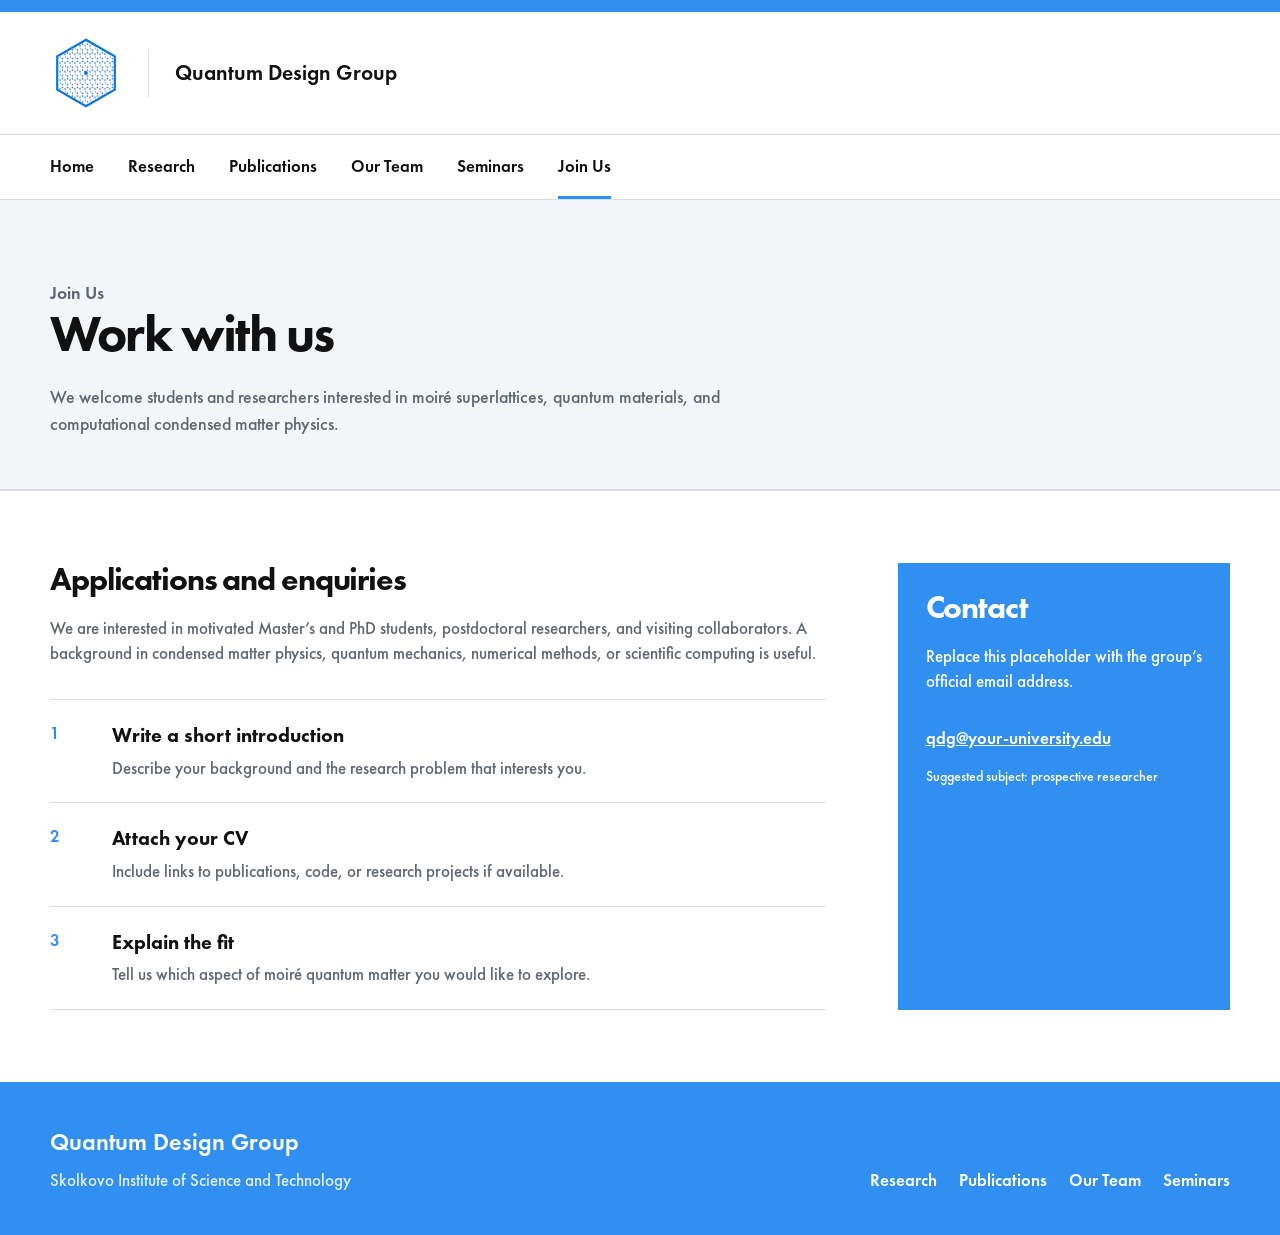
==== join-us/index.html @ 4502c3d3 "Quantum Design Group website" ====
<!doctype html>
<html lang="en">
<head><meta charset="utf-8"><meta name="viewport" content="width=device-width, initial-scale=1"><meta name="description" content="Join the Quantum Design Group at Skoltech."><title>Join Us — Quantum Design Group</title><link rel="icon" type="image/svg+xml" href="/favicon.svg"><link rel="stylesheet" href="/style.css?v=7"></head>
<body>
  <div class="skoltech-bar"></div>
  <header class="site-header"><div class="header-top shell"><a class="brand" href="/"><svg class="brand-symbol" viewBox="0 0 80 80" role="img" aria-label="Quantum Design Group logo">
  <title id="title">Rotating graphene moiré lattice</title>
  <desc id="desc">One hexagonal atomic lattice rotates from zero to thirty degrees over another, forming a changing moiré pattern.</desc>
  <style>
    .twisted-layer {
      transform-box: view-box;
      transform-origin: 40px 40px;
      animation: twist 9s ease-in-out infinite alternate;
    }
    @keyframes twist {
      0%, 8% { transform: rotate(.8deg); }
      92%, 100% { transform: rotate(30deg); }
    }
    @media (prefers-reduced-motion: reduce) {
      .twisted-layer { animation: none; transform: rotate(5.3deg); }
    }
  </style>
  <defs>
    <clipPath id="hexagon">
      <path d="M40 3 72 21.5v37L40 77 8 58.5v-37Z"/>
    </clipPath>
    <pattern id="carbon-dark" width="5.543" height="9.6" patternUnits="userSpaceOnUse">
      <g fill="#172233">
        <circle cx="0" cy="0" r=".82"/><circle cx="5.543" cy="0" r=".82"/>
        <circle cx="0" cy="3.2" r=".82"/><circle cx="2.771" cy="4.8" r=".82"/>
        <circle cx="2.771" cy="8" r=".82"/><circle cx="0" cy="9.6" r=".82"/>
        <circle cx="5.543" cy="9.6" r=".82"/>
      </g>
    </pattern>
    <pattern id="carbon-blue" width="5.543" height="9.6" patternUnits="userSpaceOnUse">
      <g fill="#168cf0">
        <circle cx="0" cy="0" r=".82"/><circle cx="5.543" cy="0" r=".82"/>
        <circle cx="0" cy="3.2" r=".82"/><circle cx="2.771" cy="4.8" r=".82"/>
        <circle cx="2.771" cy="8" r=".82"/><circle cx="0" cy="9.6" r=".82"/>
        <circle cx="5.543" cy="9.6" r=".82"/>
      </g>
    </pattern>
  </defs>
  <path d="M40 3 72 21.5v37L40 77 8 58.5v-37Z" fill="#fff"/>
  <g clip-path="url(#hexagon)">
    <rect x="-25" y="-25" width="130" height="130" fill="url(#carbon-dark)" opacity=".62"/>
    <g class="twisted-layer">
      <rect x="-25" y="-25" width="130" height="130" fill="url(#carbon-blue)" opacity=".76"/>
    </g>
    <circle cx="40" cy="40" r="2.1" fill="#0875e1"/>
  </g>
  <path d="M40 3 72 21.5v37L40 77 8 58.5v-37Z" fill="none" stroke="#0875e1" stroke-width="2.4"/>
</svg><span class="brand-divider"></span><span class="group-name">Quantum Design Group</span></a></div><div class="nav-row"><nav class="nav shell" aria-label="Main navigation"><button class="menu-button" aria-expanded="false" aria-controls="main-menu" aria-label="Open menu"><svg width="25" height="25" viewBox="0 0 25 25" aria-hidden="true"><path d="M2 7h21M2 18h21" stroke="currentColor" stroke-width="2"/></svg></button><div class="nav-links" id="main-menu"><a href="/">Home</a><a href="/research/">Research</a><a href="/publications/">Publications</a><a href="/our-team/">Our Team</a><a href="/seminars/">Seminars</a><a aria-current="page" href="/join-us/">Join Us</a></div></nav></div></header>
  <main><section class="page-hero"><div class="shell"><p class="page-label">Join Us</p><h1>Work with us</h1><p>We welcome students and researchers interested in moiré superlattices, quantum materials, and computational condensed matter physics.</p></div></section>
    <section class="section"><div class="join-grid shell"><div><h2>Applications and enquiries</h2><p>We are interested in motivated Master’s and PhD students, postdoctoral researchers, and visiting collaborators. A background in condensed matter physics, quantum mechanics, numerical methods, or scientific computing is useful.</p><div class="steps"><div class="step"><span class="step-number">1</span><div><h3>Write a short introduction</h3><p>Describe your background and the research problem that interests you.</p></div></div><div class="step"><span class="step-number">2</span><div><h3>Attach your CV</h3><p>Include links to publications, code, or research projects if available.</p></div></div><div class="step"><span class="step-number">3</span><div><h3>Explain the fit</h3><p>Tell us which aspect of moiré quantum matter you would like to explore.</p></div></div></div></div><aside class="contact-card"><h2>Contact</h2><p>Replace this placeholder with the group’s official email address.</p><a href="mailto:qdg@your-university.edu">qdg@your-university.edu</a><p class="small-note">Suggested subject: prospective researcher</p></aside></div></section>
  </main>
  <footer class="footer"><div class="footer-grid shell"><div><p class="footer-title">Quantum Design Group</p><p class="footer-meta">Skolkovo Institute of Science and Technology</p></div><div class="footer-links"><a href="/research/">Research</a><a href="/publications/">Publications</a><a href="/our-team/">Our Team</a><a href="/seminars/">Seminars</a></div></div></footer><script src="/script.js"></script>
</body></html>
---- style.css ----
@font-face {
  font-family: "Futura PT";
  src: url("/fonts/futura-pt-medium.otf") format("opentype");
  font-weight: 500;
  font-style: normal;
  font-display: swap;
}

@font-face {
  font-family: "Futura PT";
  src: url("/fonts/futura-pt-demi.otf") format("opentype");
  font-weight: 600;
  font-style: normal;
  font-display: swap;
}

@font-face {
  font-family: "Futura PT";
  src: url("/fonts/futura-pt-heavy.otf") format("opentype");
  font-weight: 800;
  font-style: normal;
  font-display: swap;
}

:root {
  --blue: #308ff0;
  --blue-light: #5bcaf2;
  --ink: #111111;
  --muted: #5f6670;
  --line: #d9dde2;
  --soft: #f3f6f8;
  --white: #ffffff;
  --max: 1180px;
}

* { box-sizing: border-box; }
html { scroll-behavior: smooth; }
body { margin: 0; color: var(--ink); background: var(--white); font-family: "Futura PT", Arial, Helvetica, sans-serif; font-size: 17px; font-weight: 500; line-height: 1.5; }
a { color: inherit; text-decoration: none; }
button { font: inherit; }
.shell { width: min(calc(100% - 64px), var(--max)); margin: 0 auto; }
.skoltech-bar { height: 12px; background: var(--blue); }
.site-header { background: var(--white); border-bottom: 1px solid var(--line); }
.header-top { min-height: 122px; display: flex; align-items: center; justify-content: space-between; gap: 32px; }
.brand { display: flex; align-items: center; gap: 26px; }
.brand-symbol { width: 72px; height: 72px; display: block; flex: 0 0 auto; }
.brand-divider { width: 1px; height: 48px; background: var(--line); }
.group-name { font-size: 1.35rem; font-weight: 600; line-height: 1.1; }
.nav-row { border-top: 1px solid var(--line); }
.nav { min-height: 62px; display: flex; align-items: center; justify-content: space-between; }
.nav-links { display: flex; align-items: center; gap: 34px; }
.nav-links a { padding: 19px 0 16px; border-bottom: 3px solid transparent; }
.nav-links a { font-weight: 600; }
.nav-links a:hover, .nav-links a[aria-current="page"] { border-bottom-color: var(--blue); }
.menu-button { display: none; background: transparent; border: 0; padding: 8px 0; cursor: pointer; }
.page-label { margin: 0 0 20px; color: var(--blue); font-weight: 600; }
h1 { margin: 0; font-size: clamp(3rem, 6vw, 5.25rem); font-weight: 800; line-height: .98; letter-spacing: -.04em; }
.section { padding: 72px 0; border-top: 1px solid var(--line); }
.section-soft { background: var(--soft); }
.section-grid { display: grid; grid-template-columns: 1fr 2fr; gap: 72px; }
.section h2, .page-hero h1 { margin: 0; font-size: clamp(2rem, 4vw, 3.4rem); font-weight: 800; line-height: 1.08; letter-spacing: -.035em; }
.section-copy { max-width: 760px; }
.section-copy > p:first-child { margin-top: 0; }
.topics { display: grid; grid-template-columns: repeat(3, 1fr); gap: 24px; margin-top: 38px; }
.topic { padding-top: 18px; border-top: 4px solid var(--blue); }
.topic h3 { margin: 0 0 10px; font-size: 1.18rem; font-weight: 600; }
.topic p { margin: 0; color: var(--muted); }
.notice { display: grid; grid-template-columns: 180px 1fr auto; gap: 28px; align-items: start; padding: 25px 0; border-bottom: 1px solid var(--line); }
.notice:first-child { border-top: 1px solid var(--line); }
.notice-label { color: var(--blue); font-weight: 600; }
.notice h3 { margin: 0 0 6px; font-size: 1.12rem; font-weight: 600; }
.notice p { margin: 0; color: var(--muted); }
.text-link { color: var(--blue); font-weight: 600; white-space: nowrap; }
.page-hero { padding: 58px 0 52px; background: var(--soft); border-bottom: 1px solid var(--line); }
.page-hero p { max-width: 760px; margin: 22px 0 0; color: var(--muted); font-size: 1.12rem; }
.team-list { display: grid; grid-template-columns: repeat(3, 1fr); gap: 34px; }
.person { border-top: 4px solid var(--blue); padding-top: 18px; }
.portrait { aspect-ratio: 1; background: #e5e9ed; display: grid; place-items: center; color: #7d858d; font-size: .9rem; }
.person h3 { margin: 18px 0 4px; font-size: 1.3rem; font-weight: 600; }
.person .role { margin: 0; color: var(--blue); font-weight: 600; }
.person .focus { margin: 8px 0 0; color: var(--muted); }
.seminar-list { border-top: 1px solid var(--line); }
.seminar { display: grid; grid-template-columns: 150px 1fr; gap: 34px; padding: 30px 0; border-bottom: 1px solid var(--line); }
.seminar time { color: var(--blue); font-weight: 600; }
.seminar h2 { margin: 0 0 8px; font-size: 1.5rem; font-weight: 600; letter-spacing: -.02em; }
.seminar p { margin: 0; color: var(--muted); }
.template-note { margin: 0 0 28px; padding: 16px 18px; background: var(--soft); border-left: 4px solid var(--blue); color: var(--muted); }
.join-grid { display: grid; grid-template-columns: 1.4fr .6fr; gap: 72px; }
.join-grid h2 { margin: 0 0 18px; font-size: 2rem; font-weight: 800; }
.join-grid p { color: var(--muted); }
.steps { margin: 32px 0 0; border-top: 1px solid var(--line); }
.step { display: grid; grid-template-columns: 44px 1fr; gap: 18px; padding: 21px 0; border-bottom: 1px solid var(--line); }
.step-number { color: var(--blue); font-weight: 600; }
.step h3, .step p { margin: 0; }
.step p { margin-top: 5px; }
.contact-card { padding: 28px; color: var(--white); background: var(--blue); }
.contact-card h2, .contact-card p { color: inherit; }
.contact-card a { display: inline-block; margin-top: 14px; font-weight: 600; text-decoration: underline; }
.small-note { font-size: .88rem; }
h2.carousel-heading { margin: 0 0 34px; font-size: clamp(1.8rem, 3.4vw, 2.6rem); letter-spacing: -.03em; }
.carousel { position: relative; }
.carousel-viewport { position: relative; overflow: hidden; border: 1px solid var(--line); background: var(--soft); }
.carousel-track { display: flex; transition: transform .55s cubic-bezier(.22, .61, .36, 1); }
.carousel-slide { position: relative; flex: 0 0 100%; min-width: 100%; }
.slide-media { position: relative; aspect-ratio: 16 / 9; overflow: hidden; background: var(--white); }
.slide-media img { position: absolute; inset: 0; width: 100%; height: 100%; object-fit: contain; padding: 18px; background: var(--white); box-sizing: border-box; }
.slide-caption { position: absolute; inset: auto 0 0; padding: 22px 28px 24px; color: var(--white); background: linear-gradient(180deg, rgba(17, 17, 17, .55) 0%, rgba(17, 17, 17, .88) 100%); }
.slide-caption h3 { margin: 0 0 6px; font-size: 1.5rem; font-weight: 600; letter-spacing: -.02em; }
.slide-caption p { margin: 0; opacity: .85; font-size: .95rem; }
.slide-caption .text-link { display: inline-block; margin-top: 10px; color: var(--white); opacity: .95; }
.slide-caption .text-link:hover { text-decoration: underline; }
.carousel-arrow { position: absolute; top: 50%; transform: translateY(-50%); z-index: 2; width: 46px; height: 46px; border: 0; border-radius: 50%; background: rgba(255, 255, 255, .92); color: var(--ink); cursor: pointer; display: grid; place-items: center; box-shadow: 0 2px 10px rgba(0, 0, 0, .18); }
.carousel-arrow:hover { background: var(--white); }
.carousel-prev { left: 18px; }
.carousel-next { right: 18px; }
.carousel-dots { display: flex; justify-content: center; gap: 10px; margin-top: 20px; }
.carousel-dots .dot { width: 10px; height: 10px; padding: 0; border: 0; border-radius: 50%; background: var(--line); cursor: pointer; transition: background .2s; }
.carousel-dots .dot.active { background: var(--blue); }
.group-photo { margin: 0; }
.group-photo svg { display: block; width: 100%; height: auto; border: 1px solid var(--line); }
.welcome-text { max-width: 720px; margin: 24px 0 0; color: var(--muted); font-size: 1.12rem; }
.links-list { margin: 28px 0 0; padding: 0; list-style: none; display: flex; flex-wrap: wrap; gap: 26px; }
.research-grid { display: grid; grid-template-columns: repeat(2, 1fr); gap: 34px; }
.research-item { padding-top: 20px; border-top: 4px solid var(--blue); }
.research-icon { margin-bottom: 14px; color: var(--blue); }
.research-item h2 { margin: 0 0 10px; font-size: 1.45rem; }
.research-item p { margin: 0; color: var(--muted); }
.research-tags { margin-top: 14px !important; color: var(--blue) !important; font-size: .92rem; font-weight: 600; }
h2.pub-year { margin: 44px 0 4px; font-size: 1.6rem; }
.pub-list { border-top: 1px solid var(--line); }
.pub { padding: 22px 0; border-bottom: 1px solid var(--line); }
.pub h3 { margin: 0 0 6px; font-size: 1.22rem; font-weight: 600; letter-spacing: -.01em; }
.pub h3 a:hover { color: var(--blue); }
.pub-meta { margin: 0; color: var(--muted); font-size: .95rem; }
.pub-journal { margin: 4px 0 0; color: var(--muted); font-size: .92rem; }
.pub-more { margin: 34px 0 0; color: var(--muted); }
.footer { padding: 42px 0; color: var(--white); background: var(--blue); }
.footer-grid { display: flex; justify-content: space-between; gap: 36px; align-items: end; }
.footer-title { margin: 0; font-size: 1.5rem; font-weight: 600; }
.footer-meta { margin: 8px 0 0; opacity: .85; }
.footer-links { display: flex; flex-wrap: wrap; gap: 22px; font-weight: 600; }

@media (max-width: 820px) {
  .shell { width: min(calc(100% - 36px), var(--max)); }
  .header-top { min-height: 92px; }
  .brand-symbol { width: 58px; height: 58px; }
  .brand-divider { height: 38px; }
  .group-name { font-size: 1.05rem; }
  .menu-button { display: block; }
  .nav { position: relative; }
  .nav-links { position: absolute; left: -18px; right: -18px; top: 62px; z-index: 10; display: none; flex-direction: column; align-items: stretch; gap: 0; padding: 10px 18px 20px; background: var(--white); border-bottom: 1px solid var(--line); }
  .nav-links.open { display: flex; }
  .nav-links a { padding: 13px 0 10px; }
  .section-grid, .join-grid { grid-template-columns: 1fr; gap: 36px; }
  .topics, .team-list, .research-grid { grid-template-columns: 1fr; }
  .notice { grid-template-columns: 120px 1fr; }
  .notice .text-link { grid-column: 2; }
  .slide-caption { padding: 16px 20px 18px; }
  .slide-caption h3 { font-size: 1.2rem; }
  .carousel-arrow { width: 40px; height: 40px; }
  .carousel-prev { left: 10px; }
  .carousel-next { right: 10px; }
}

@media (max-width: 520px) {
  .brand-symbol { width: 48px; height: 48px; }
  .brand { gap: 12px; }
  .brand-divider { height: 34px; }
  h1 { font-size: 3rem; }
  .section { padding: 52px 0; }
  .notice, .seminar { grid-template-columns: 1fr; gap: 8px; }
  .notice .text-link { grid-column: 1; }
  .footer-grid { display: grid; }
  .carousel-arrow { display: none; }
  .slide-caption { padding: 12px 14px 14px; }
  .slide-caption h3 { font-size: 1.05rem; }
  .slide-caption p { font-size: .86rem; }
}

@media (prefers-reduced-motion: reduce) { html { scroll-behavior: auto; } }
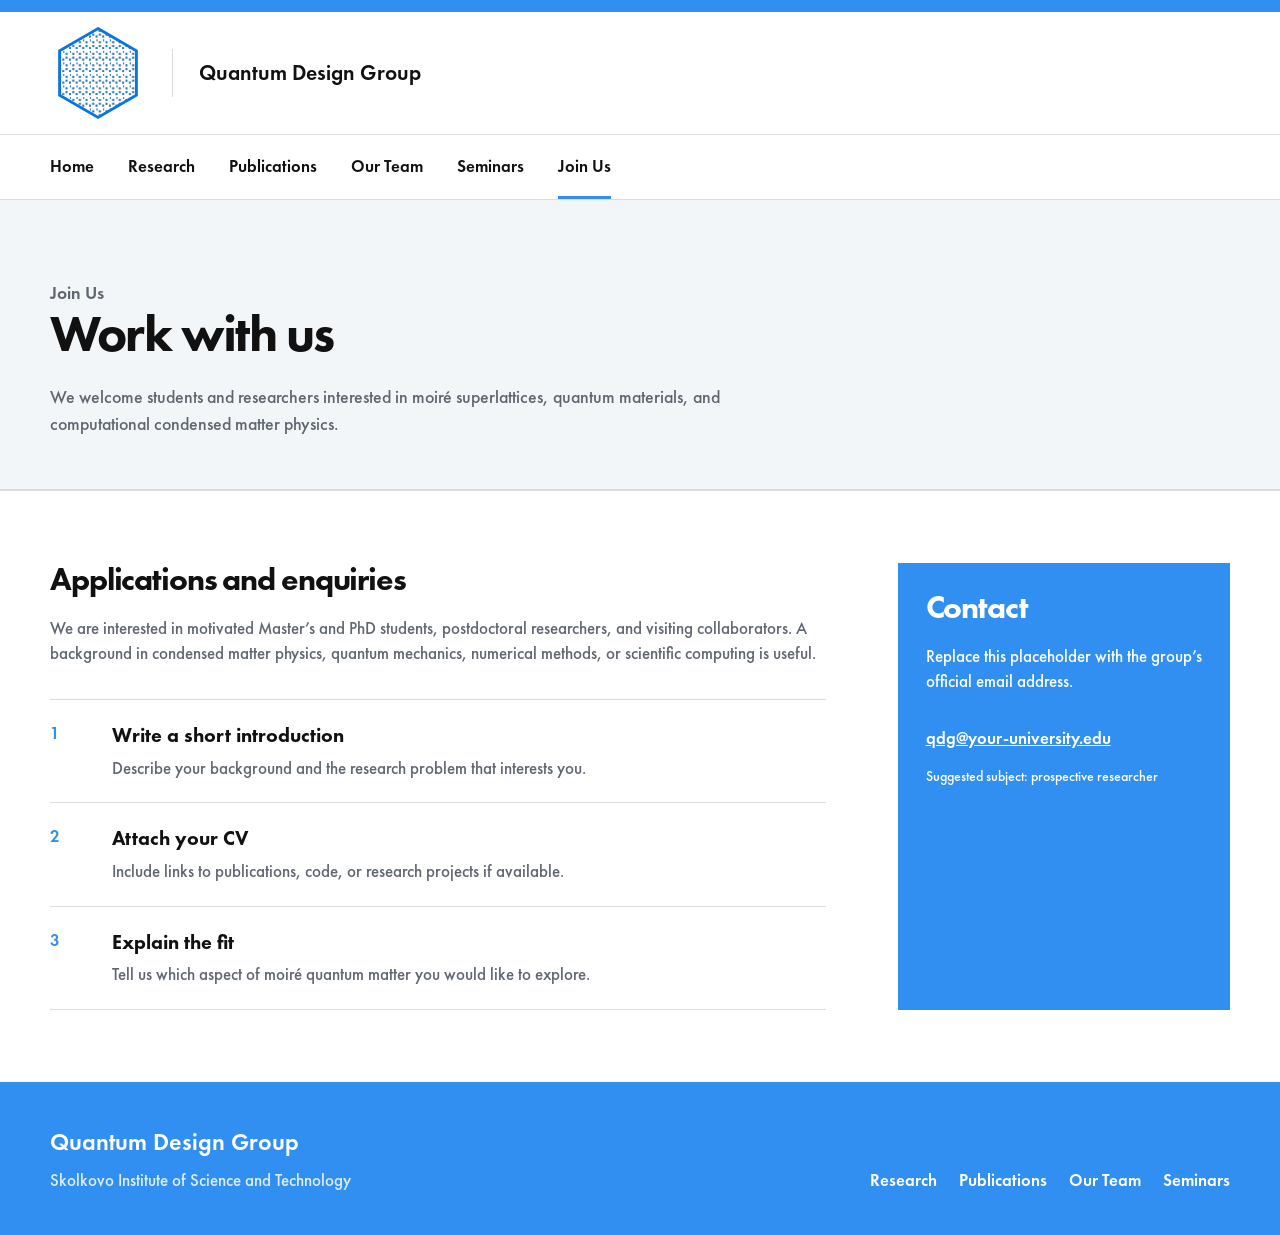
==== commit 404155e0: "More contrast logo layers, remove center dot, bigger emblem" ====
--- a/join-us/index.html
+++ b/join-us/index.html
@@ -1,6 +1,6 @@
 <!doctype html>
 <html lang="en">
-<head><meta charset="utf-8"><meta name="viewport" content="width=device-width, initial-scale=1"><meta name="description" content="Join the Quantum Design Group at Skoltech."><title>Join Us — Quantum Design Group</title><link rel="icon" type="image/svg+xml" href="/favicon.svg"><link rel="stylesheet" href="/style.css?v=7"></head>
+<head><meta charset="utf-8"><meta name="viewport" content="width=device-width, initial-scale=1"><meta name="description" content="Join the Quantum Design Group at Skoltech."><title>Join Us — Quantum Design Group</title><link rel="icon" type="image/svg+xml" href="/favicon.svg"><link rel="stylesheet" href="/style.css?v=9"></head>
 <body>
   <div class="skoltech-bar"></div>
   <header class="site-header"><div class="header-top shell"><a class="brand" href="/"><svg class="brand-symbol" viewBox="0 0 80 80" role="img" aria-label="Quantum Design Group logo">
@@ -43,11 +43,11 @@
   </defs>
   <path d="M40 3 72 21.5v37L40 77 8 58.5v-37Z" fill="#fff"/>
   <g clip-path="url(#hexagon)">
-    <rect x="-25" y="-25" width="130" height="130" fill="url(#carbon-dark)" opacity=".62"/>
+    <rect x="-25" y="-25" width="130" height="130" fill="url(#carbon-dark)" opacity=".88"/>
     <g class="twisted-layer">
-      <rect x="-25" y="-25" width="130" height="130" fill="url(#carbon-blue)" opacity=".76"/>
+      <rect x="-25" y="-25" width="130" height="130" fill="url(#carbon-blue)" opacity=".96"/>
     </g>
-    <circle cx="40" cy="40" r="2.1" fill="#0875e1"/>
+    
   </g>
   <path d="M40 3 72 21.5v37L40 77 8 58.5v-37Z" fill="none" stroke="#0875e1" stroke-width="2.4"/>
 </svg><span class="brand-divider"></span><span class="group-name">Quantum Design Group</span></a></div><div class="nav-row"><nav class="nav shell" aria-label="Main navigation"><button class="menu-button" aria-expanded="false" aria-controls="main-menu" aria-label="Open menu"><svg width="25" height="25" viewBox="0 0 25 25" aria-hidden="true"><path d="M2 7h21M2 18h21" stroke="currentColor" stroke-width="2"/></svg></button><div class="nav-links" id="main-menu"><a href="/">Home</a><a href="/research/">Research</a><a href="/publications/">Publications</a><a href="/our-team/">Our Team</a><a href="/seminars/">Seminars</a><a aria-current="page" href="/join-us/">Join Us</a></div></nav></div></header>
--- a/style.css
+++ b/style.css
@@ -43,7 +43,7 @@
 .site-header { background: var(--white); border-bottom: 1px solid var(--line); }
 .header-top { min-height: 122px; display: flex; align-items: center; justify-content: space-between; gap: 32px; }
 .brand { display: flex; align-items: center; gap: 26px; }
-.brand-symbol { width: 72px; height: 72px; display: block; flex: 0 0 auto; }
+.brand-symbol { width: 96px; height: 96px; display: block; flex: 0 0 auto; }
 .brand-divider { width: 1px; height: 48px; background: var(--line); }
 .group-name { font-size: 1.35rem; font-weight: 600; line-height: 1.1; }
 .nav-row { border-top: 1px solid var(--line); }
@@ -122,7 +122,6 @@
 .links-list { margin: 28px 0 0; padding: 0; list-style: none; display: flex; flex-wrap: wrap; gap: 26px; }
 .research-grid { display: grid; grid-template-columns: repeat(2, 1fr); gap: 34px; }
 .research-item { padding-top: 20px; border-top: 4px solid var(--blue); }
-.research-icon { margin-bottom: 14px; color: var(--blue); }
 .research-item h2 { margin: 0 0 10px; font-size: 1.45rem; }
 .research-item p { margin: 0; color: var(--muted); }
 .research-tags { margin-top: 14px !important; color: var(--blue) !important; font-size: .92rem; font-weight: 600; }
@@ -143,7 +142,7 @@
 @media (max-width: 820px) {
   .shell { width: min(calc(100% - 36px), var(--max)); }
   .header-top { min-height: 92px; }
-  .brand-symbol { width: 58px; height: 58px; }
+  .brand-symbol { width: 74px; height: 74px; }
   .brand-divider { height: 38px; }
   .group-name { font-size: 1.05rem; }
   .menu-button { display: block; }
@@ -163,7 +162,7 @@
 }
 
 @media (max-width: 520px) {
-  .brand-symbol { width: 48px; height: 48px; }
+  .brand-symbol { width: 60px; height: 60px; }
   .brand { gap: 12px; }
   .brand-divider { height: 34px; }
   h1 { font-size: 3rem; }
